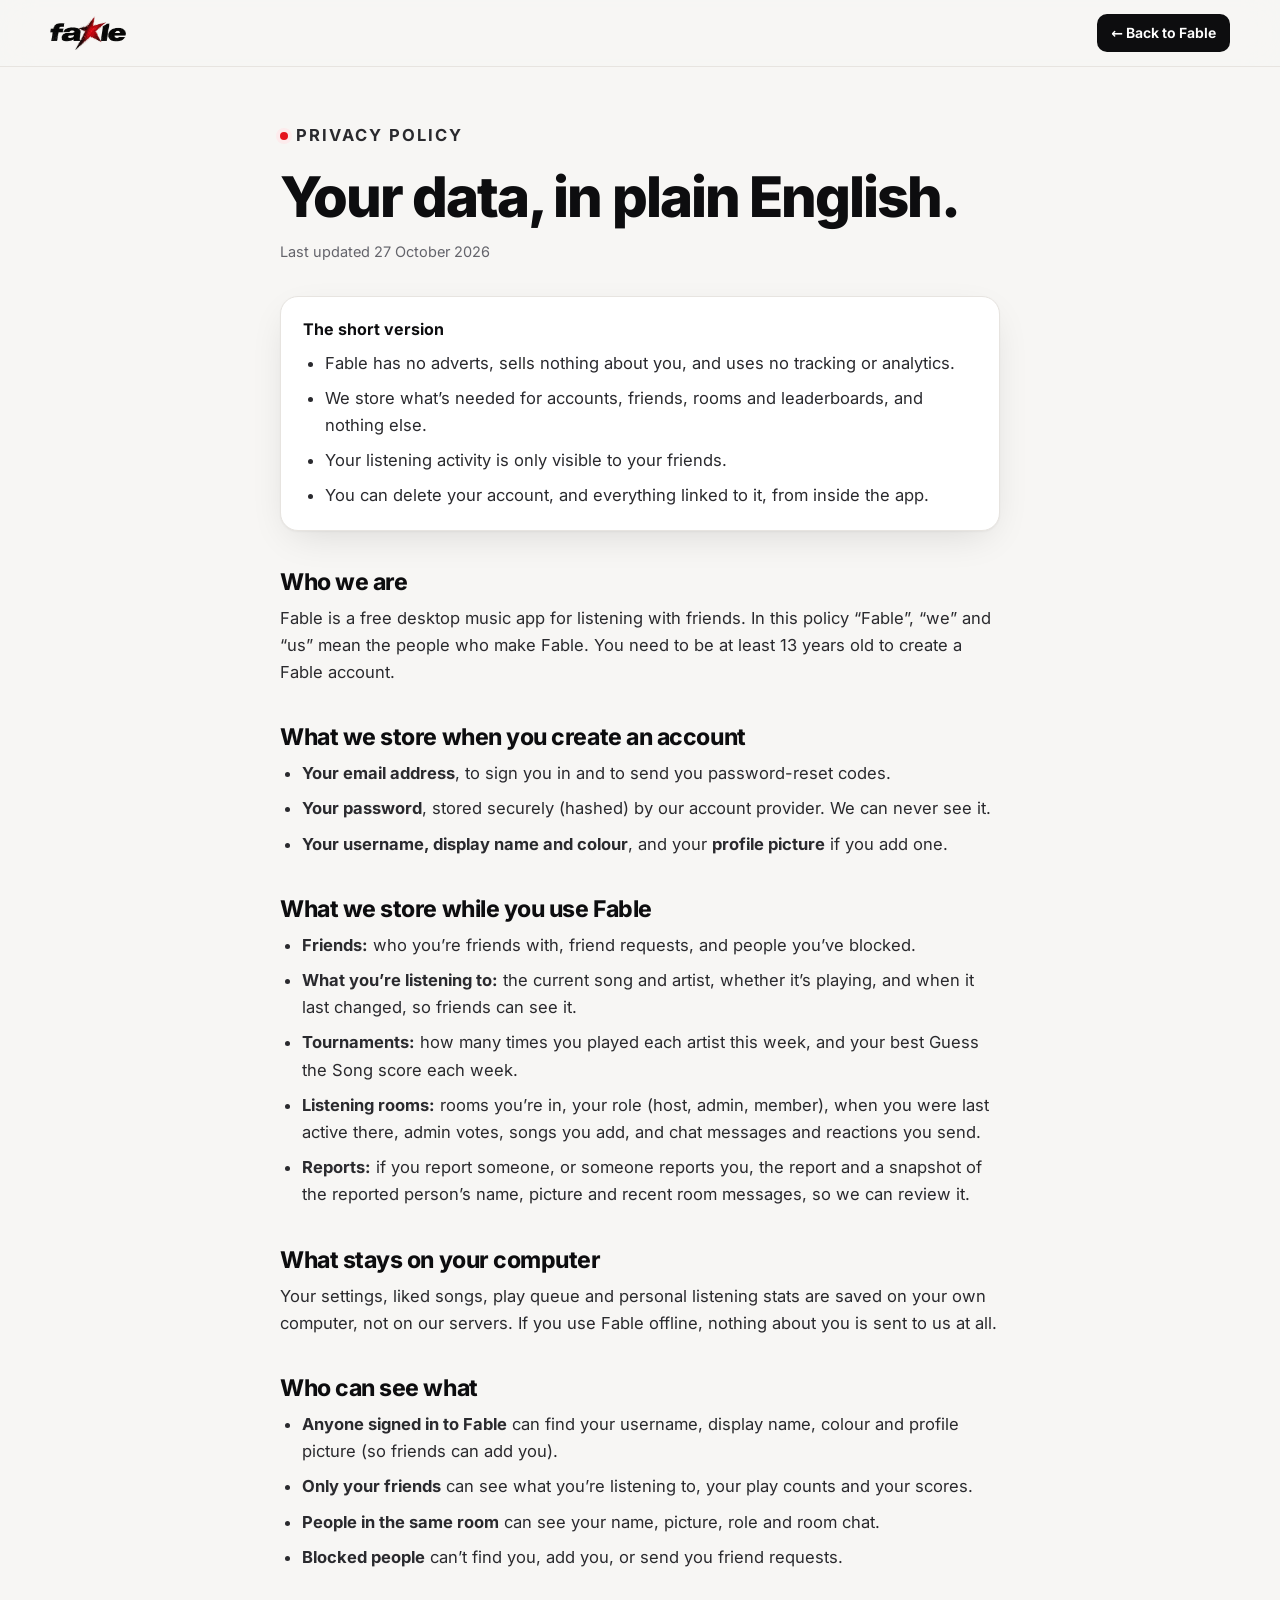
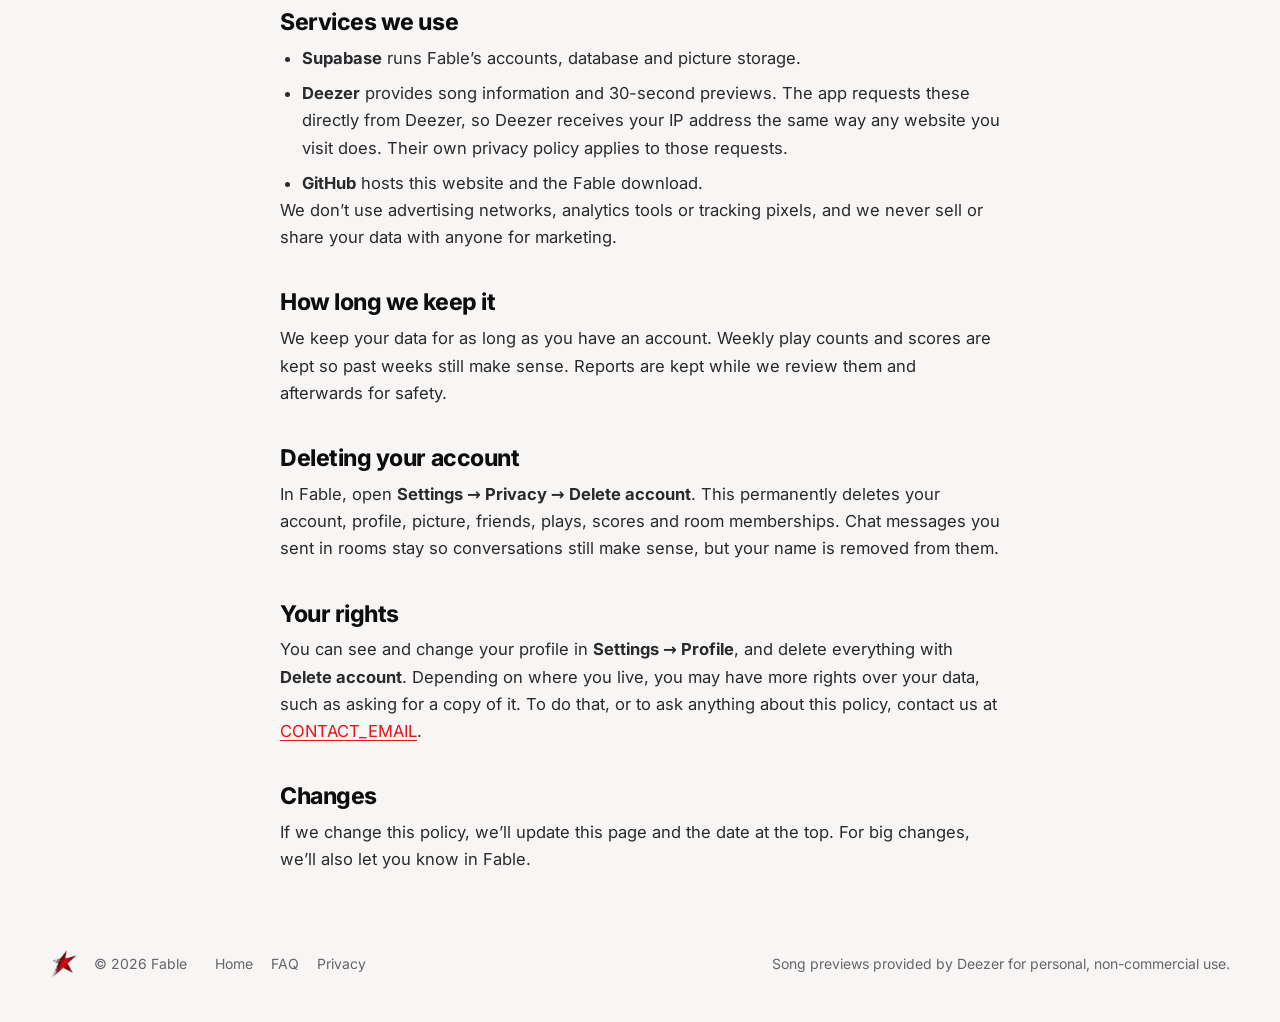
==== privacy.html @ 40669d3f "Launch prep: account deletion, block/report, update alerts, privacy policy - Settings → Privacy: blo" ====
<!doctype html>
<html lang="en">
<head>
  <meta charset="utf-8">
  <meta name="viewport" content="width=device-width, initial-scale=1">
  <title>Privacy policy · Fable</title>
  <meta name="description" content="What Fable stores about you, why, and how to delete it.">
  <meta name="theme-color" content="#f7f6f4">
  <link rel="icon" type="image/png" href="assets/favicon.png">
  <link rel="stylesheet" href="styles.css">
</head>
<body>
  <header class="nav scrolled">
    <div class="nav-inner">
      <a class="nav-logo" href="./" aria-label="Fable home"><img src="assets/wordmark-dark.png" alt="Fable" width="96" height="43"></a>
      <a class="btn btn-dark btn-sm nav-back" href="./">← Back to Fable</a>
    </div>
  </header>

  <main class="legal">
    <p class="eyebrow"><span class="eyebrow-dot"></span>Privacy policy</p>
    <h1>Your data, in plain English.</h1>
    <p class="updated">Last updated 27 October 2026</p>

    <div class="legal-summary">
      <b>The short version</b>
      <ul>
        <li>Fable has no adverts, sells nothing about you, and uses no tracking or analytics.</li>
        <li>We store what’s needed for accounts, friends, rooms and leaderboards, and nothing else.</li>
        <li>Your listening activity is only visible to your friends.</li>
        <li>You can delete your account, and everything linked to it, from inside the app.</li>
      </ul>
    </div>

    <h2>Who we are</h2>
    <p>Fable is a free desktop music app for listening with friends. In this policy “Fable”, “we” and “us” mean the people who make Fable. You need to be at least 13 years old to create a Fable account.</p>

    <h2>What we store when you create an account</h2>
    <ul>
      <li><b>Your email address</b>, to sign you in and to send you password-reset codes.</li>
      <li><b>Your password</b>, stored securely (hashed) by our account provider. We can never see it.</li>
      <li><b>Your username, display name and colour</b>, and your <b>profile picture</b> if you add one.</li>
    </ul>

    <h2>What we store while you use Fable</h2>
    <ul>
      <li><b>Friends:</b> who you’re friends with, friend requests, and people you’ve blocked.</li>
      <li><b>What you’re listening to:</b> the current song and artist, whether it’s playing, and when it last changed, so friends can see it.</li>
      <li><b>Tournaments:</b> how many times you played each artist this week, and your best Guess the Song score each week.</li>
      <li><b>Listening rooms:</b> rooms you’re in, your role (host, admin, member), when you were last active there, admin votes, songs you add, and chat messages and reactions you send.</li>
      <li><b>Reports:</b> if you report someone, or someone reports you, the report and a snapshot of the reported person’s name, picture and recent room messages, so we can review it.</li>
    </ul>

    <h2>What stays on your computer</h2>
    <p>Your settings, liked songs, play queue and personal listening stats are saved on your own computer, not on our servers. If you use Fable offline, nothing about you is sent to us at all.</p>

    <h2>Who can see what</h2>
    <ul>
      <li><b>Anyone signed in to Fable</b> can find your username, display name, colour and profile picture (so friends can add you).</li>
      <li><b>Only your friends</b> can see what you’re listening to, your play counts and your scores.</li>
      <li><b>People in the same room</b> can see your name, picture, role and room chat.</li>
      <li><b>Blocked people</b> can’t find you, add you, or send you friend requests.</li>
    </ul>

    <h2>Services we use</h2>
    <ul>
      <li><b>Supabase</b> runs Fable’s accounts, database and picture storage.</li>
      <li><b>Deezer</b> provides song information and 30-second previews. The app requests these directly from Deezer, so Deezer receives your IP address the same way any website you visit does. Their own privacy policy applies to those requests.</li>
      <li><b>GitHub</b> hosts this website and the Fable download.</li>
    </ul>
    <p>We don’t use advertising networks, analytics tools or tracking pixels, and we never sell or share your data with anyone for marketing.</p>

    <h2>How long we keep it</h2>
    <p>We keep your data for as long as you have an account. Weekly play counts and scores are kept so past weeks still make sense. Reports are kept while we review them and afterwards for safety.</p>

    <h2>Deleting your account</h2>
    <p>In Fable, open <b>Settings → Privacy → Delete account</b>. This permanently deletes your account, profile, picture, friends, plays, scores and room memberships. Chat messages you sent in rooms stay so conversations still make sense, but your name is removed from them.</p>

    <h2>Your rights</h2>
    <p>You can see and change your profile in <b>Settings → Profile</b>, and delete everything with <b>Delete account</b>. Depending on where you live, you may have more rights over your data, such as asking for a copy of it. To do that, or to ask anything about this policy, contact us at <a href="mailto:CONTACT_EMAIL">CONTACT_EMAIL</a>.</p>

    <h2>Changes</h2>
    <p>If we change this policy, we’ll update this page and the date at the top. For big changes, we’ll also let you know in Fable.</p>
  </main>

  <footer class="footer">
    <div class="footer-inner">
      <img src="assets/star.png" alt="" width="28" height="28">
      <span>© 2026 Fable</span>
      <nav aria-label="Footer">
        <a href="./">Home</a>
        <a href="./#faq">FAQ</a>
        <a href="privacy.html">Privacy</a>
      </nav>
      <span class="footer-note">Song previews provided by Deezer for personal, non-commercial use.</span>
    </div>
  </footer>
</body>
</html>
---- styles.css ----
@font-face { font-family: "Inter"; font-weight: 100 900; font-display: swap; src: url("fonts/inter-latin-wght-normal.woff2") format("woff2"); unicode-range: U+0000-00FF, U+0131, U+0152-0153, U+02BB-02BC, U+02C6, U+02DA, U+02DC, U+0304, U+0308, U+0329, U+2000-206F, U+20AC, U+2122, U+2191, U+2193, U+2212, U+2215, U+FEFF, U+FFFD; }
@font-face { font-family: "Inter"; font-weight: 100 900; font-display: swap; src: url("fonts/inter-latin-ext-wght-normal.woff2") format("woff2"); unicode-range: U+0100-02BA, U+02BD-02C5, U+02C7-02CC, U+02CE-02D7, U+02DD-02FF, U+1E00-1E9F, U+2020, U+20A0-20AB, U+20AD-20C0, U+2113, U+2C60-2C7F, U+A720-A7FF; }

:root {
  --bg: #f7f6f4;
  --surface: #ffffff;
  --ink: #0d0d0f;
  --ink-2: #2a2a2e;
  --muted: #64646b;
  --line: #e7e4e0;
  --red: #e5131d;
  --red-hi: #ff2d37;
  --red-soft: #fdebec;
  --green: #22b573;
  --dark: #0b0b0c;
  --radius: 22px;
  --wrap: 1180px;
  --shadow: 0 1px 2px rgba(13, 13, 15, .04), 0 12px 40px -12px rgba(13, 13, 15, .14);
}

* { box-sizing: border-box; }
html { scroll-behavior: smooth; scroll-padding-top: 90px; }
body {
  margin: 0;
  background: var(--bg);
  color: var(--ink);
  font: 16px/1.55 Inter, "Segoe UI", system-ui, sans-serif;
  font-feature-settings: "cv11", "ss01";
  -webkit-font-smoothing: antialiased;
  overflow-x: hidden;
}
img { display: block; max-width: 100%; height: auto; }
a { color: inherit; text-decoration: none; }
h1, h2, h3 { margin: 0; letter-spacing: -0.035em; line-height: 1.04; text-wrap: balance; }
p { margin: 0; }

/* ============ Buttons ============ */

.btn {
  display: inline-flex; align-items: center; justify-content: center; gap: 10px;
  height: 44px; padding: 0 20px; border-radius: 12px; font-weight: 650; font-size: 15px; white-space: nowrap;
  transition: transform .15s ease, background .15s, box-shadow .15s, color .15s;
}
.btn:active { transform: scale(.97); }
.btn-lg { height: 56px; padding: 0 26px; border-radius: 15px; font-size: 16.5px; }
.btn-sm { height: 38px; padding: 0 14px; border-radius: 10px; font-size: 14px; }
.btn-red { background: var(--red); color: #fff; box-shadow: 0 10px 30px -10px rgba(229, 19, 29, .65), inset 0 1px 0 rgba(255, 255, 255, .2); }
.btn-red:hover { background: var(--red-hi); transform: translateY(-1px); box-shadow: 0 16px 36px -12px rgba(229, 19, 29, .75), inset 0 1px 0 rgba(255, 255, 255, .2); }
.btn-dark { background: var(--ink); color: #fff; }
.btn-dark:hover { background: #26262b; }
.btn-ghost { background: var(--surface); border: 1px solid var(--line); color: var(--ink); }
.btn-ghost:hover { border-color: #cfcbc6; transform: translateY(-1px); }
.win { width: 16px; height: 16px; fill: currentColor; flex: none; }
.btn-lg .win { width: 18px; height: 18px; }

/* ============ Nav ============ */

.nav { position: sticky; top: 0; z-index: 50; padding: 14px 20px; transition: background .25s, box-shadow .25s; }
.nav.scrolled { background: rgba(247, 246, 244, .78); backdrop-filter: saturate(1.6) blur(16px); box-shadow: 0 1px 0 var(--line); }
.nav-inner { max-width: var(--wrap); margin: 0 auto; display: flex; align-items: center; gap: 28px; }
.nav-logo img { height: 34px; width: auto; }
.nav-links { display: flex; gap: 4px; margin-left: auto; }
.nav-links a { padding: 8px 14px; border-radius: 10px; font-size: 15px; font-weight: 550; color: var(--ink-2); transition: background .15s; }
.nav-links a:hover { background: rgba(13, 13, 15, .06); }
.nav-menu { display: none; width: 40px; height: 40px; border: 0; border-radius: 10px; background: none; cursor: pointer; flex-direction: column; justify-content: center; align-items: center; gap: 5px; }
.nav-menu span { width: 18px; height: 2px; border-radius: 2px; background: var(--ink); transition: transform .2s; }
.nav-menu[aria-expanded="true"] span:first-child { transform: translateY(3.5px) rotate(45deg); }
.nav-menu[aria-expanded="true"] span:last-child { transform: translateY(-3.5px) rotate(-45deg); }

/* ============ Hero ============ */

.hero { max-width: var(--wrap); margin: 0 auto; padding: 56px 20px 40px; text-align: center; }
.pill { display: inline-flex; align-items: center; gap: 10px; padding: 6px 14px 6px 6px; border-radius: 99px; background: var(--surface); border: 1px solid var(--line); font-size: 14px; font-weight: 550; color: var(--ink-2); box-shadow: var(--shadow); transition: transform .15s; }
.pill:hover { transform: translateY(-1px); }
.pill-new { background: var(--red); color: #fff; font-size: 12px; font-weight: 700; padding: 3px 9px; border-radius: 99px; }
/* display: table shrink-wraps the headline (for the sticker) while keeping it on its own line. */
.hero h1 { position: relative; display: table; margin: 28px auto 0; font-size: clamp(46px, 8vw, 96px); font-weight: 820; }
.hl { color: var(--red); }
.sticker { position: absolute; width: clamp(54px, 7vw, 92px); right: clamp(-104px, -8vw, -50px); top: -40px; transform: rotate(14deg); animation: bob 5s ease-in-out infinite; filter: drop-shadow(0 8px 16px rgba(229, 19, 29, .3)); }
@keyframes bob { 50% { transform: rotate(4deg) translateY(-8px); } }
.lede { max-width: 640px; margin: 24px auto 0; font-size: clamp(17px, 2vw, 20px); color: var(--muted); }
.hero-cta { display: flex; justify-content: center; gap: 12px; flex-wrap: wrap; margin-top: 34px; }
.fine { margin-top: 14px; font-size: 13.5px; color: var(--muted); }
.fine.light { color: rgba(255, 255, 255, .55); }

.shot-wrap { position: relative; margin: 64px auto 0; max-width: 1080px; }
.shot-glow { position: absolute; inset: 8% 6% -4%; background: radial-gradient(closest-side, rgba(229, 19, 29, .45), rgba(229, 19, 29, 0)); filter: blur(40px); z-index: -1; }
.shot { width: 100%; border-radius: 18px; border: 1px solid rgba(13, 13, 15, .12); box-shadow: 0 40px 100px -30px rgba(13, 13, 15, .55), 0 0 0 8px rgba(255, 255, 255, .6); }

.float-card { position: absolute; display: flex; align-items: center; gap: 12px; padding: 12px 16px 12px 12px; border-radius: 16px; background: rgba(255, 255, 255, .92); backdrop-filter: blur(12px); border: 1px solid var(--line); box-shadow: var(--shadow); text-align: left; animation: hover 6s ease-in-out infinite; }
.float-card b { display: block; font-size: 14px; }
.float-card span { font-size: 12.5px; color: var(--muted); }
.fc-room { left: -36px; top: 22%; }
.fc-react { right: -32px; top: 12%; animation-delay: -2s; }
.fc-play { right: 6%; bottom: -28px; animation-delay: -4s; }
@keyframes hover { 50% { transform: translateY(-10px); } }
.stack { display: flex; }
.stack i { width: 30px; height: 30px; border-radius: 50%; background: var(--c); color: #111; display: grid; place-items: center; font: 800 13px Inter, sans-serif; font-style: normal; border: 2px solid #fff; }
.stack i + i { margin-left: -9px; }
.emoji { font-size: 26px; }
.plus { width: 36px; height: 36px; border-radius: 10px; display: grid; place-items: center; background: #e8f8f0; color: var(--green); font-weight: 800; font-size: 14px; }
.dot { display: inline-block; width: 7px; height: 7px; border-radius: 50%; background: var(--green); margin-right: 6px; vertical-align: 1px; box-shadow: 0 0 0 3px rgba(34, 181, 115, .18); }

/* ============ Sections ============ */

.section { max-width: var(--wrap); margin: 0 auto; padding: 110px 20px 0; }
.eyebrow { display: inline-flex; align-items: center; gap: 8px; font-size: 13px; font-weight: 700; text-transform: uppercase; letter-spacing: .12em; color: var(--muted); margin-bottom: 18px; }
.eyebrow-dot { width: 8px; height: 8px; border-radius: 50%; background: var(--red); box-shadow: 0 0 0 4px var(--red-soft); }
.section h2 { font-size: clamp(34px, 5vw, 56px); font-weight: 800; max-width: 860px; }

/* Bento grid */
.bento { display: grid; grid-template-columns: repeat(3, 1fr); gap: 18px; margin-top: 48px; }
.card { position: relative; display: flex; flex-direction: column; padding: 22px; border-radius: var(--radius); background: var(--surface); border: 1px solid var(--line); box-shadow: var(--shadow); overflow: hidden; }
.card h3 { font-size: 21px; font-weight: 750; margin-top: auto; padding-top: 22px; }
.card p { color: var(--muted); margin-top: 8px; font-size: 15.5px; }
.card-together { grid-column: span 2; grid-row: span 1; }
.card-dark { background: var(--dark); border-color: var(--dark); color: #fff; }
.card-dark p { color: rgba(255, 255, 255, .62); }
.card-dark::before { content: ""; position: absolute; width: 320px; height: 320px; right: -120px; top: -140px; background: radial-gradient(closest-side, rgba(229, 19, 29, .55), transparent); }

/* `flex: 1` lets the illustration fill its card so the text lines up across a row. */
.mini { position: relative; flex: 1; border-radius: 16px; background: #f3f2ef; border: 1px solid var(--line); padding: 14px; font-size: 14px; }
.av { width: 38px; height: 38px; border-radius: 50%; background: var(--c); display: inline-grid; place-items: center; font-weight: 800; color: #111; position: relative; flex: none; }
.av.sm { width: 30px; height: 30px; font-size: 13px; }
.av em { position: absolute; right: -1px; bottom: -1px; width: 11px; height: 11px; border-radius: 50%; background: var(--green); border: 2px solid #f3f2ef; }

/* Room mini */
.mini-room { min-height: 230px; overflow: hidden; }
.mr-top { display: flex; justify-content: space-between; align-items: center; }
.code-chip { font: 700 13px ui-monospace, "Cascadia Mono", Consolas, monospace; letter-spacing: .14em; padding: 5px 10px; border-radius: 8px; background: var(--surface); border: 1px solid var(--line); }
.mr-now { display: flex; align-items: center; gap: 12px; margin-top: 14px; padding: 10px; border-radius: 14px; background: var(--dark); color: #fff; }
.mr-now .cover { width: 46px; height: 46px; border-radius: 9px; background: linear-gradient(135deg, #ff2d37, #6b0ad6 60%, #0b0b0c); flex: none; }
.mr-now div { flex: 1; min-width: 0; }
.mr-now b { display: block; }
.mr-now span { font-size: 12.5px; color: rgba(255, 255, 255, .6); }
.eq { display: flex; align-items: flex-end; gap: 3px; height: 18px; margin-right: 6px; }
.eq i { width: 3px; height: 100%; border-radius: 2px; background: var(--red-hi); transform-origin: bottom; animation: eq 1s ease-in-out infinite; }
.eq i:nth-child(2) { animation-delay: -.35s; }
.eq i:nth-child(3) { animation-delay: -.7s; }
@keyframes eq { 0%, 100% { transform: scaleY(.3); } 50% { transform: scaleY(1); } }
.mr-bar { height: 5px; border-radius: 99px; background: #e2dfdb; margin: 14px 4px; overflow: hidden; }
.mr-bar i { display: block; height: 100%; background: var(--red); border-radius: inherit; animation: progress 12s linear infinite; }
@keyframes progress { from { width: 4%; } to { width: 100%; } }
.mr-people { display: flex; align-items: center; gap: 8px; }
.mr-host { margin-left: auto; white-space: nowrap; font-size: 12.5px; font-weight: 650; color: var(--red); background: var(--red-soft); padding: 4px 10px; border-radius: 99px; }
.emoji-stream { position: absolute; inset: 0; pointer-events: none; }
.emoji-stream span { position: absolute; bottom: 10px; font-size: 26px; animation: rise 2.6s ease-out forwards; }
@keyframes rise {
  0% { transform: translate(0, 0) scale(.5); opacity: 0; }
  15% { opacity: 1; transform: translate(0, -24px) scale(1.15); }
  100% { transform: translate(var(--dx), -190px) scale(1); opacity: 0; }
}

/* Leaderboard mini */
.mb-head { display: flex; justify-content: space-between; margin-bottom: 8px; }
.mb-head span { font-size: 12.5px; color: var(--muted); }
.mini-board ol { list-style: none; margin: 0; padding: 0; display: flex; flex-direction: column; gap: 6px; }
.mini-board li { display: flex; align-items: center; gap: 10px; padding: 7px 10px; border-radius: 11px; background: var(--surface); font-weight: 600; }
.mini-board li b { margin-left: auto; font-variant-numeric: tabular-nums; }
.mini-board li.me { background: var(--red-soft); box-shadow: inset 0 0 0 1px rgba(229, 19, 29, .3); }
.rk { width: 22px; height: 22px; border-radius: 7px; display: grid; place-items: center; font-size: 12px; font-weight: 800; }
.r1 { background: #f5c542; } .r2 { background: #d6d9e3; } .r3 { background: #e0a06f; }
.bump { animation: bump .5s ease-out; }
@keyframes bump { 40% { transform: scale(1.35); color: var(--red); } }

/* Guess mini */
.mg-timer { height: 6px; border-radius: 99px; background: #e2dfdb; overflow: hidden; margin-bottom: 12px; }
.mg-timer i { display: block; height: 100%; background: linear-gradient(90deg, var(--ink), var(--red)); animation: timer 5s linear infinite; }
@keyframes timer { from { width: 100%; } to { width: 0; } }
.mg-grid { display: grid; grid-template-columns: 1fr 1fr; gap: 8px; }
.mg-grid span { padding: 10px 12px; border-radius: 11px; background: var(--surface); border: 1.5px solid var(--line); font-weight: 600; font-size: 13.5px; white-space: nowrap; overflow: hidden; text-overflow: ellipsis; }
.mg-grid .correct { animation: correct 5s step-end infinite; }
@keyframes correct { 0% { border-color: var(--line); background: var(--surface); } 60% { border-color: var(--green); background: #e8f8f0; } }

/* Friends mini */
.mini-friends { display: flex; flex-direction: column; gap: 8px; }
.mf { display: flex; align-items: center; gap: 10px; padding: 8px 10px; border-radius: 12px; background: var(--surface); }
.mf b { display: block; font-size: 14px; }
.mf span { font-size: 12.5px; color: var(--muted); }

/* No adverts */
.zero { position: relative; display: flex; align-items: center; gap: 14px; }
.zero span { font-size: 120px; font-weight: 850; letter-spacing: -0.06em; line-height: .9; }
.zero img { width: 70px; transform: rotate(-12deg); }

/* ============ Steps ============ */

.steps { display: grid; grid-template-columns: repeat(3, 1fr); gap: 18px; margin-top: 48px; }
.step { position: relative; padding: 22px; border-radius: var(--radius); background: var(--surface); border: 1px solid var(--line); box-shadow: var(--shadow); }
.step-n { position: absolute; top: 18px; right: 20px; font-size: 13px; font-weight: 800; color: var(--muted); }
.step h3 { font-size: 20px; margin-top: 20px; }
.step p { margin-top: 6px; color: var(--muted); }
.step-ui { height: 110px; border-radius: 16px; background: #f3f2ef; border: 1px solid var(--line); display: flex; align-items: center; justify-content: center; gap: 10px; }
.fake-btn { padding: 11px 18px; border-radius: 11px; background: var(--ink); color: #fff; font-weight: 650; font-size: 14px; }
.fake-code { font: 700 22px ui-monospace, "Cascadia Mono", Consolas, monospace; letter-spacing: .2em; padding: 8px 14px; border-radius: 11px; background: var(--surface); border: 1px solid var(--line); }
.fake-copy { font-size: 13px; font-weight: 650; padding: 8px 12px; border-radius: 10px; background: var(--red-soft); color: var(--red); }
.fake-play { width: 48px; height: 48px; border-radius: 50%; background: var(--red); display: grid; place-items: center; box-shadow: 0 8px 20px -6px rgba(229, 19, 29, .6); }
.fake-play svg { width: 20px; height: 20px; fill: #fff; }
.fake-wave { display: flex; align-items: center; gap: 4px; height: 40px; }
.fake-wave i { width: 5px; height: 100%; border-radius: 3px; background: var(--ink); animation: eq 1.1s ease-in-out infinite; }
.fake-wave i:nth-child(2) { animation-delay: -.2s; } .fake-wave i:nth-child(3) { animation-delay: -.5s; }
.fake-wave i:nth-child(4) { animation-delay: -.8s; } .fake-wave i:nth-child(5) { animation-delay: -.35s; }

/* ============ Showcase ============ */

.showcase { display: grid; grid-template-columns: minmax(0, .9fr) minmax(0, 1.3fr); gap: 56px; align-items: center; }
.ticks { list-style: none; margin: 28px 0 0; padding: 0; display: flex; flex-direction: column; gap: 16px; }
.ticks li { position: relative; padding-left: 34px; color: var(--muted); }
.ticks li b { color: var(--ink); }
.ticks li::before { content: "✓"; position: absolute; left: 0; top: 1px; width: 22px; height: 22px; border-radius: 7px; display: grid; place-items: center; background: var(--red-soft); color: var(--red); font-weight: 800; font-size: 13px; }
.showcase-shot img { border-radius: 16px; border: 1px solid rgba(13, 13, 15, .12); box-shadow: 0 30px 80px -30px rgba(13, 13, 15, .5); }

/* ============ Promises ============ */

.promises { display: grid; grid-template-columns: repeat(3, 1fr); gap: 14px; margin-top: 48px; }
.promise { display: flex; gap: 14px; padding: 20px; border-radius: 18px; background: var(--surface); border: 1px solid var(--line); }
.pi { font-size: 22px; width: 44px; height: 44px; border-radius: 12px; background: #f3f2ef; display: grid; place-items: center; flex: none; }
.promise b { font-size: 16.5px; }
.promise p { color: var(--muted); font-size: 15px; margin-top: 4px; }

/* ============ FAQ ============ */

.faq-list { margin-top: 40px; display: flex; flex-direction: column; gap: 10px; max-width: 860px; }
.faq details { border-radius: 16px; background: var(--surface); border: 1px solid var(--line); padding: 0 22px; transition: box-shadow .2s; }
.faq details[open] { box-shadow: var(--shadow); }
.faq summary { list-style: none; cursor: pointer; padding: 20px 30px 20px 0; font-weight: 650; font-size: 17px; position: relative; }
.faq summary::-webkit-details-marker { display: none; }
.faq summary::after { content: "+"; position: absolute; right: 0; top: 50%; transform: translateY(-50%); font-size: 24px; font-weight: 400; color: var(--muted); transition: transform .2s; }
.faq details[open] summary::after { transform: translateY(-50%) rotate(45deg); }
.faq details p { padding: 0 0 20px; color: var(--muted); }

/* ============ Download ============ */

.cta { position: relative; overflow: hidden; margin: 120px 20px 0; padding: 90px 20px 80px; border-radius: 32px; background: var(--dark); color: #fff; text-align: center; display: flex; flex-direction: column; align-items: center; }
.cta-glow { position: absolute; width: 900px; height: 600px; left: 50%; top: -300px; transform: translateX(-50%); background: radial-gradient(closest-side, rgba(229, 19, 29, .55), transparent); pointer-events: none; }
.cta > * { position: relative; }
.cta-logo { width: 240px; }
.cta h2 { font-size: clamp(36px, 6vw, 64px); font-weight: 820; margin-top: 30px; }
.cta p:not(.fine) { color: rgba(255, 255, 255, .65); margin: 14px 0 32px; font-size: 18px; }

/* ============ Footer ============ */

.footer { padding: 36px 20px 44px; }
.footer-inner { max-width: var(--wrap); margin: 0 auto; display: flex; align-items: center; gap: 16px; flex-wrap: wrap; font-size: 14px; color: var(--muted); }
.footer nav { display: flex; gap: 18px; margin-left: 12px; }
.footer nav a:hover { color: var(--ink); }
.footer-note { margin-left: auto; }

/* ============ Legal pages (privacy policy) ============ */

.nav-back { margin-left: auto; }
.legal { max-width: 760px; margin: 0 auto; padding: 56px 20px 40px; }
.legal h1 { font-size: clamp(36px, 6vw, 56px); font-weight: 820; }
.legal .updated { color: var(--muted); margin-top: 14px; font-size: 14.5px; }
.legal h2 { font-size: 23px; font-weight: 750; margin: 40px 0 10px; letter-spacing: -0.02em; }
.legal p, .legal li { color: var(--ink-2); font-size: 16.5px; line-height: 1.65; }
.legal p + p { margin-top: 12px; }
.legal ul { margin: 8px 0 0; padding-left: 22px; display: flex; flex-direction: column; gap: 8px; }
.legal a { color: var(--red); text-decoration: underline; text-underline-offset: 3px; }
.legal-summary { margin-top: 32px; padding: 20px 22px; border-radius: 18px; background: var(--surface); border: 1px solid var(--line); box-shadow: var(--shadow); }
.legal-summary b { font-size: 16px; }

/* ============ Toast ============ */

.toast { position: fixed; left: 50%; bottom: 28px; transform: translate(-50%, 20px); opacity: 0; pointer-events: none; z-index: 100; padding: 13px 20px; border-radius: 14px; background: var(--ink); color: #fff; font-weight: 600; font-size: 14.5px; box-shadow: 0 16px 40px rgba(0, 0, 0, .3); transition: opacity .2s, transform .2s; max-width: calc(100vw - 32px); }
.toast.show { opacity: 1; transform: translate(-50%, 0); }

/* ============ Scroll reveal ============ */

.js .reveal { opacity: 0; transform: translateY(18px); transition: opacity .7s cubic-bezier(.2, .7, .2, 1), transform .7s cubic-bezier(.2, .7, .2, 1); }
.js .reveal.in { opacity: 1; transform: none; }

/* ============ Smaller screens ============ */

@media (max-width: 1100px) {
  .fc-room { left: -12px; }
  .fc-react { right: -12px; }
}

@media (max-width: 900px) {
  .bento, .promises { grid-template-columns: 1fr 1fr; }
  .card-together { grid-column: span 2; }
  .steps { grid-template-columns: 1fr; }
  .showcase { grid-template-columns: 1fr; gap: 36px; }
}

@media (max-width: 720px) {
  .nav-links { display: none; position: absolute; top: 64px; left: 12px; right: 12px; flex-direction: column; padding: 8px; border-radius: 16px; background: var(--surface); border: 1px solid var(--line); box-shadow: var(--shadow); }
  .nav-links.open { display: flex; }
  .nav-links a { padding: 12px 14px; }
  .nav-inner { gap: 10px; }
  .nav-inner .btn { margin-left: auto; }
  .nav-menu { display: flex; }
  .hero { padding-top: 32px; }
  .sticker { right: -28px; top: -26px; }
  .hero-cta .btn { width: 100%; }
  .float-card { display: none; }
  .shot-wrap { margin-top: 44px; }
  .bento, .promises { grid-template-columns: 1fr; }
  .card-together { grid-column: auto; }
  .mr-people .av:nth-of-type(4) { display: none; }
  .section { padding-top: 80px; }
  .cta { margin: 80px 12px 0; padding: 70px 18px 60px; border-radius: 26px; }
  .footer-note { margin-left: 0; width: 100%; }
}

@media (prefers-reduced-motion: reduce) {
  *, *::before, *::after { animation: none !important; transition: none !important; }
  html { scroll-behavior: auto; }
}
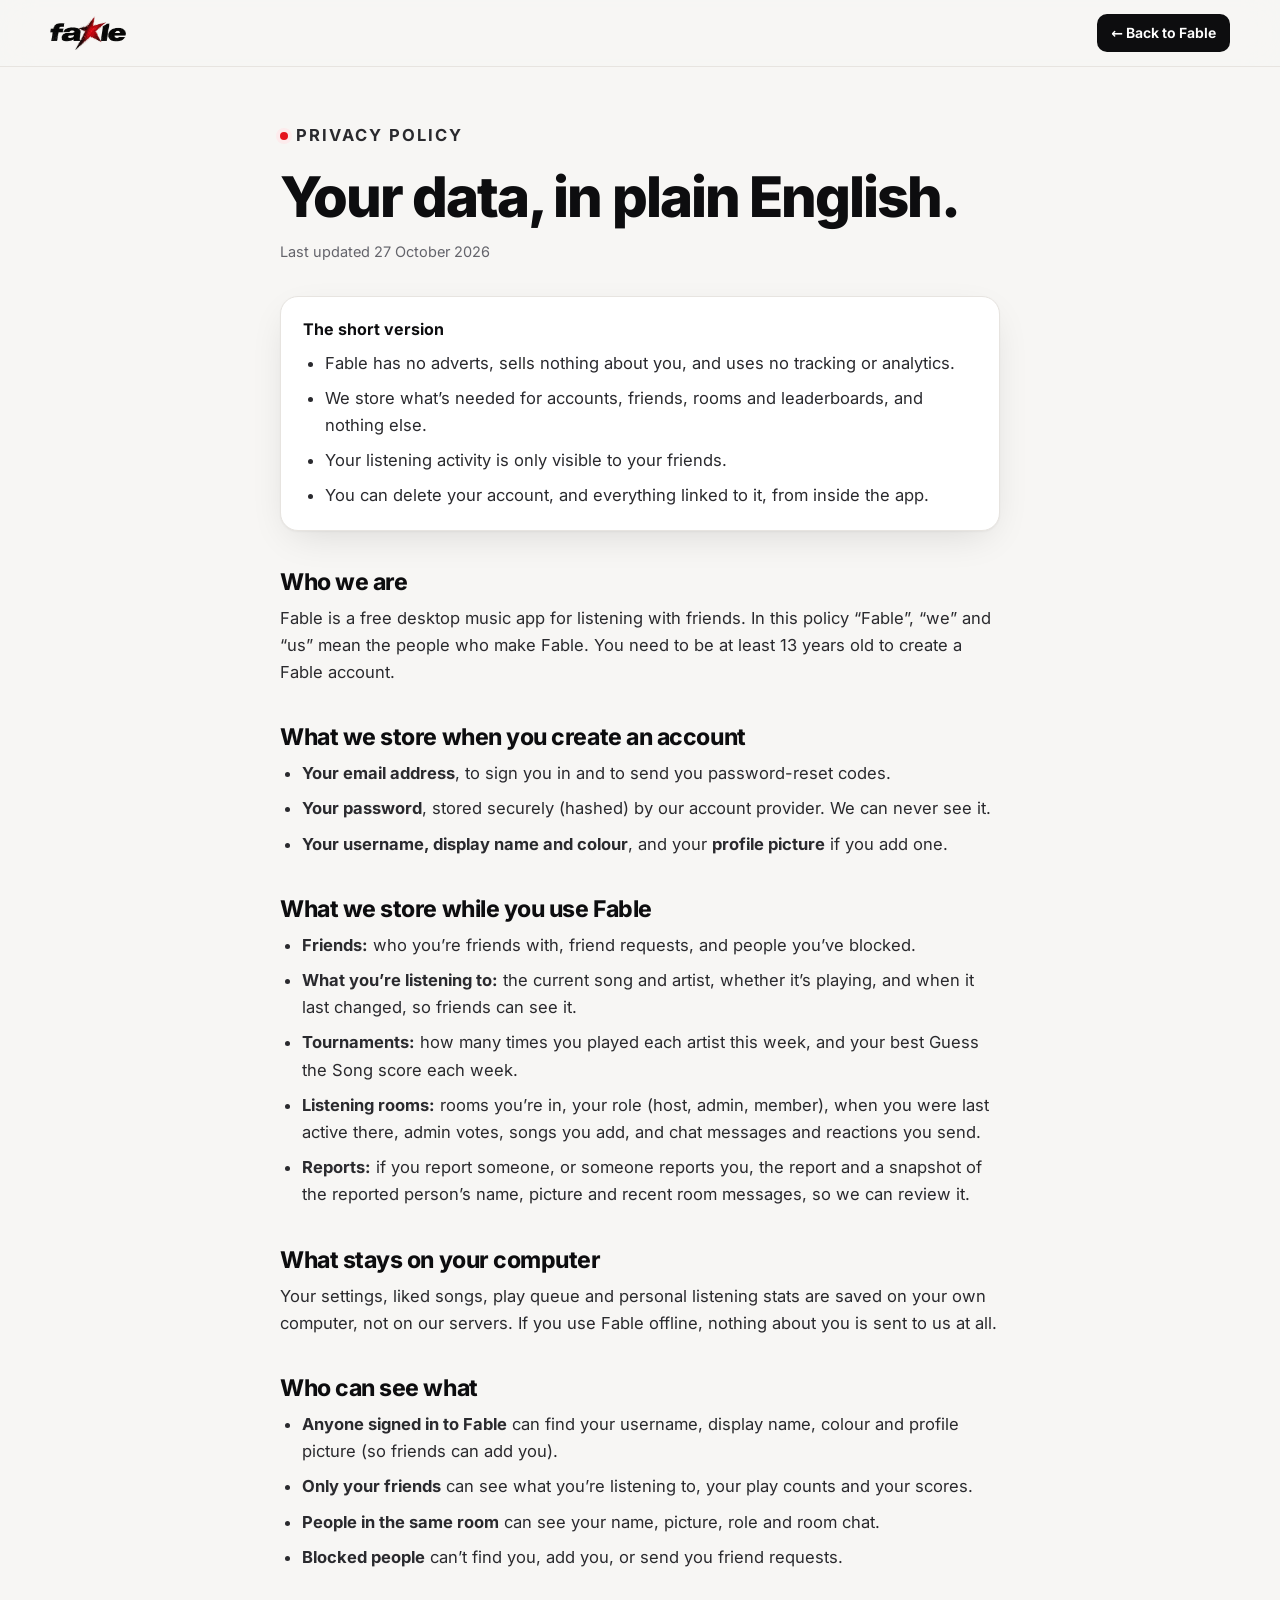
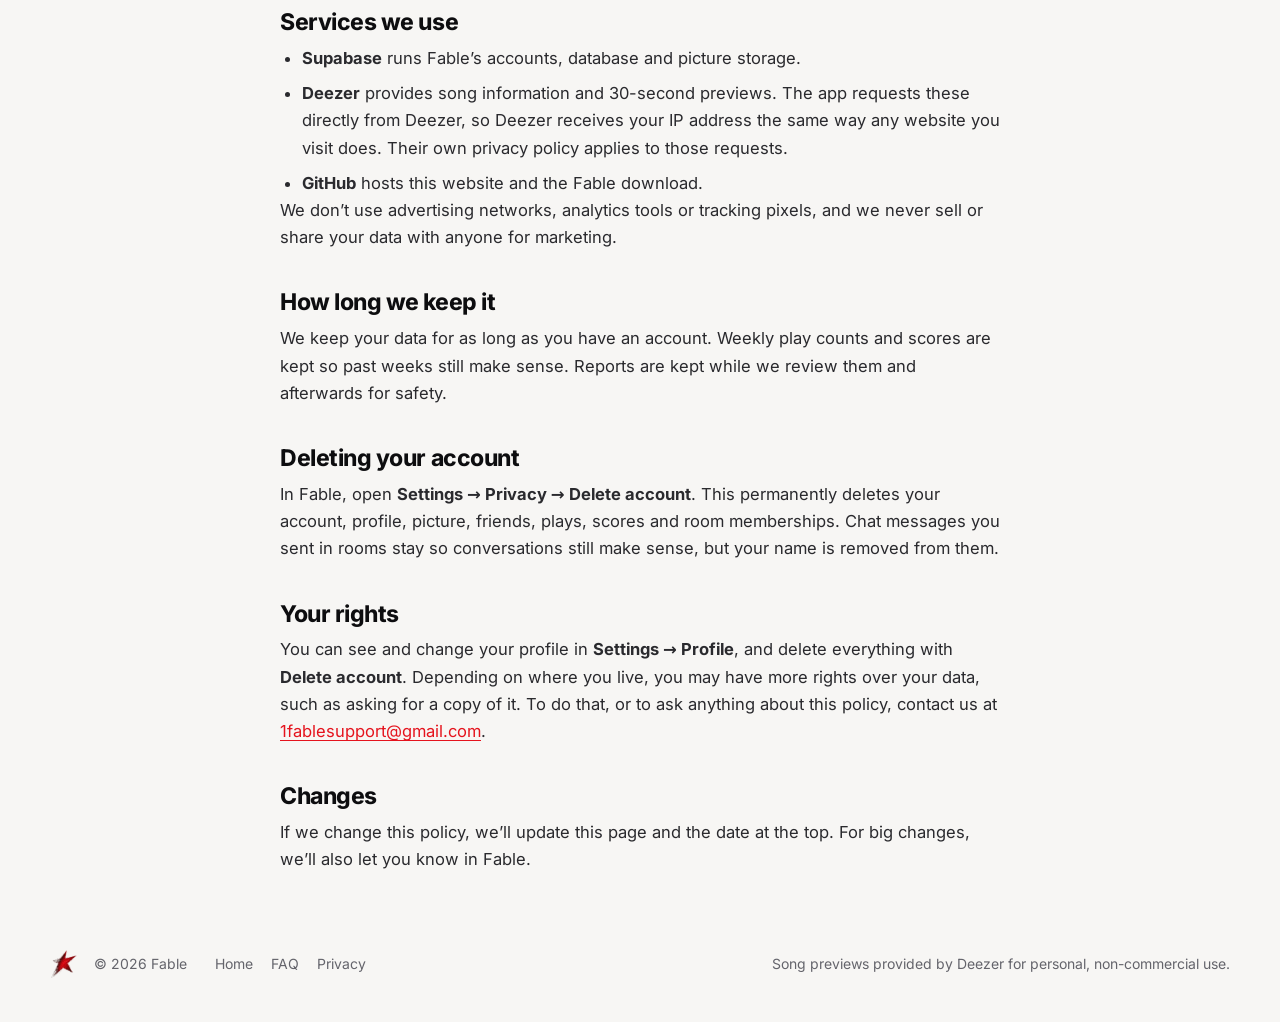
==== commit 51b20f2d: "Password reset by link, via a page on the website The reset email's link now opens website/reset.htm" ====
--- a/privacy.html
+++ b/privacy.html
@@ -77,7 +77,7 @@
     <p>In Fable, open <b>Settings → Privacy → Delete account</b>. This permanently deletes your account, profile, picture, friends, plays, scores and room memberships. Chat messages you sent in rooms stay so conversations still make sense, but your name is removed from them.</p>
 
     <h2>Your rights</h2>
-    <p>You can see and change your profile in <b>Settings → Profile</b>, and delete everything with <b>Delete account</b>. Depending on where you live, you may have more rights over your data, such as asking for a copy of it. To do that, or to ask anything about this policy, contact us at <a href="mailto:CONTACT_EMAIL">CONTACT_EMAIL</a>.</p>
+    <p>You can see and change your profile in <b>Settings → Profile</b>, and delete everything with <b>Delete account</b>. Depending on where you live, you may have more rights over your data, such as asking for a copy of it. To do that, or to ask anything about this policy, contact us at <a href="mailto:1fablesupport@gmail.com">1fablesupport@gmail.com</a>.</p>
 
     <h2>Changes</h2>
     <p>If we change this policy, we’ll update this page and the date at the top. For big changes, we’ll also let you know in Fable.</p>
--- a/styles.css
+++ b/styles.css
@@ -19,6 +19,7 @@
 }
 
 * { box-sizing: border-box; }
+[hidden] { display: none !important; }
 html { scroll-behavior: smooth; scroll-padding-top: 90px; }
 body {
   margin: 0;
@@ -260,6 +261,20 @@
 .legal-summary { margin-top: 32px; padding: 20px 22px; border-radius: 18px; background: var(--surface); border: 1px solid var(--line); box-shadow: var(--shadow); }
 .legal-summary b { font-size: 16px; }
 
+/* ============ Reset password page ============ */
+
+.reset { min-height: calc(100vh - 160px); display: grid; place-items: center; padding: 40px 20px; }
+.reset-card { width: min(420px, 100%); padding: 36px 30px 32px; border-radius: 26px; background: var(--surface); border: 1px solid var(--line); box-shadow: var(--shadow); text-align: center; }
+.reset-star { width: 64px; margin: 0 auto 18px; filter: drop-shadow(0 8px 16px rgba(229, 19, 29, .3)); }
+.reset-card h1 { font-size: 28px; font-weight: 800; }
+.muted-text { color: var(--muted); margin-top: 10px; }
+.reset-card form { display: flex; flex-direction: column; gap: 14px; }
+.reset-card label { display: flex; flex-direction: column; gap: 6px; text-align: left; font-size: 14px; font-weight: 600; color: var(--ink-2); }
+.field { height: 48px; padding: 0 14px; border-radius: 12px; border: 1px solid var(--line); background: #f3f2ef; font: inherit; font-size: 16px; color: var(--ink); outline: 0; }
+.field:focus { border-color: var(--red); background: #fff; box-shadow: 0 0 0 4px var(--red-soft); }
+.reset-card .btn { width: 100%; margin-top: 6px; }
+.reset-error { margin: 0; padding: 10px 12px; border-radius: 10px; background: var(--red-soft); color: #b0101a; font-size: 14px; text-align: left; }
+
 /* ============ Toast ============ */
 
 .toast { position: fixed; left: 50%; bottom: 28px; transform: translate(-50%, 20px); opacity: 0; pointer-events: none; z-index: 100; padding: 13px 20px; border-radius: 14px; background: var(--ink); color: #fff; font-weight: 600; font-size: 14.5px; box-shadow: 0 16px 40px rgba(0, 0, 0, .3); transition: opacity .2s, transform .2s; max-width: calc(100vw - 32px); }
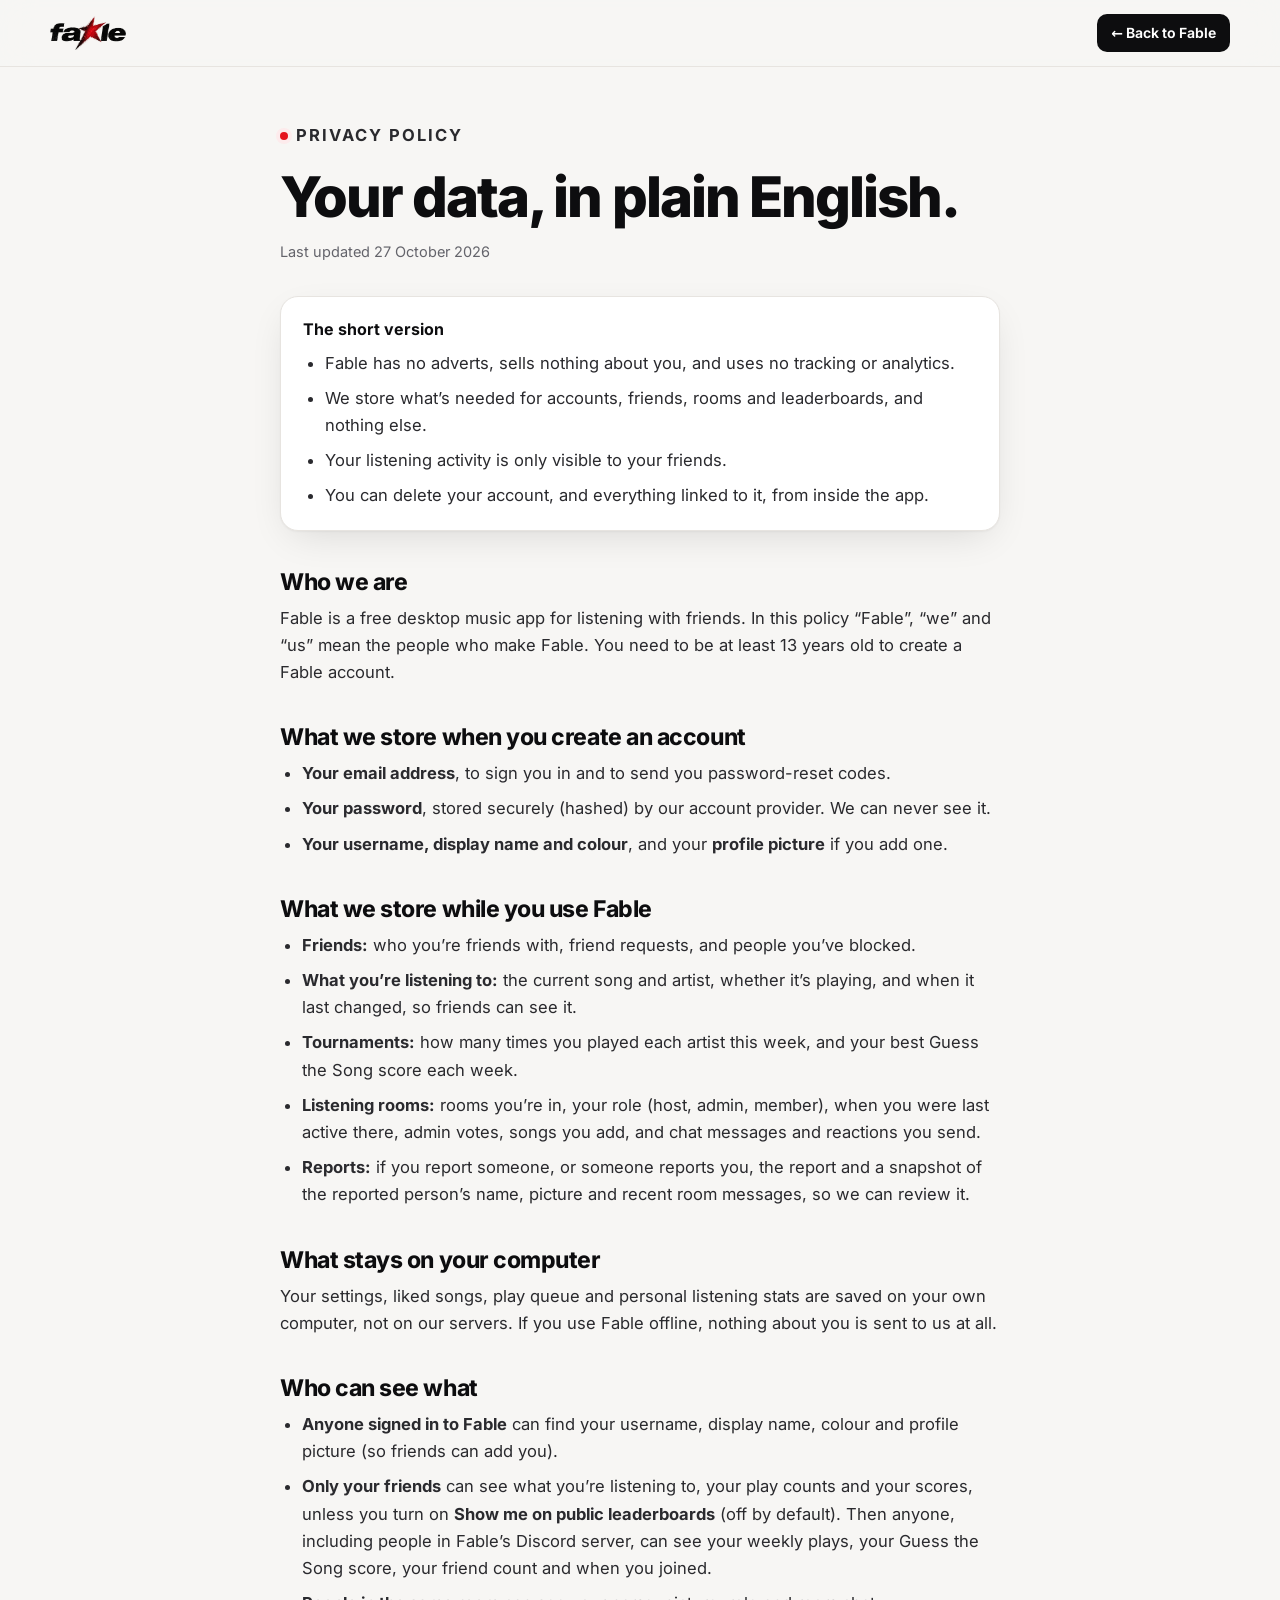
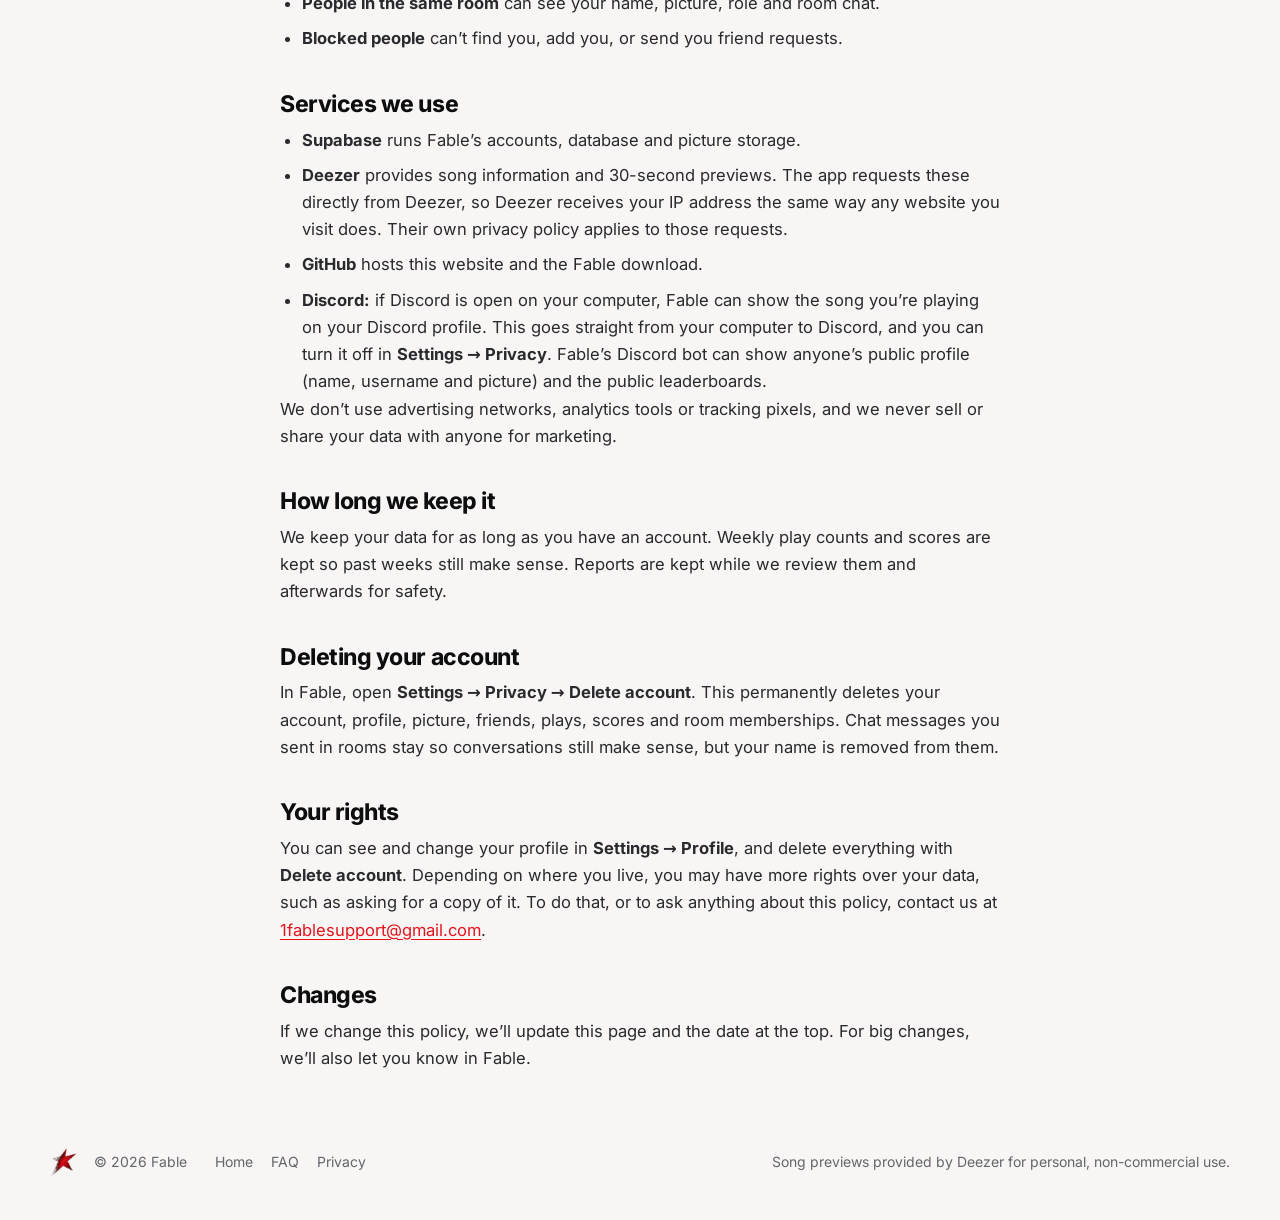
==== commit 73f72154: "Discord: server setup script, bot commands, and "Listening on Fable" - discord/setup.js builds roles" ====
--- a/privacy.html
+++ b/privacy.html
@@ -57,7 +57,7 @@
     <h2>Who can see what</h2>
     <ul>
       <li><b>Anyone signed in to Fable</b> can find your username, display name, colour and profile picture (so friends can add you).</li>
-      <li><b>Only your friends</b> can see what you’re listening to, your play counts and your scores.</li>
+      <li><b>Only your friends</b> can see what you’re listening to, your play counts and your scores, unless you turn on <b>Show me on public leaderboards</b> (off by default). Then anyone, including people in Fable’s Discord server, can see your weekly plays, your Guess the Song score, your friend count and when you joined.</li>
       <li><b>People in the same room</b> can see your name, picture, role and room chat.</li>
       <li><b>Blocked people</b> can’t find you, add you, or send you friend requests.</li>
     </ul>
@@ -67,6 +67,7 @@
       <li><b>Supabase</b> runs Fable’s accounts, database and picture storage.</li>
       <li><b>Deezer</b> provides song information and 30-second previews. The app requests these directly from Deezer, so Deezer receives your IP address the same way any website you visit does. Their own privacy policy applies to those requests.</li>
       <li><b>GitHub</b> hosts this website and the Fable download.</li>
+      <li><b>Discord:</b> if Discord is open on your computer, Fable can show the song you’re playing on your Discord profile. This goes straight from your computer to Discord, and you can turn it off in <b>Settings → Privacy</b>. Fable’s Discord bot can show anyone’s public profile (name, username and picture) and the public leaderboards.</li>
     </ul>
     <p>We don’t use advertising networks, analytics tools or tracking pixels, and we never sell or share your data with anyone for marketing.</p>
 
--- a/styles.css
+++ b/styles.css
@@ -273,6 +273,11 @@
 .field { height: 48px; padding: 0 14px; border-radius: 12px; border: 1px solid var(--line); background: #f3f2ef; font: inherit; font-size: 16px; color: var(--ink); outline: 0; }
 .field:focus { border-color: var(--red); background: #fff; box-shadow: 0 0 0 4px var(--red-soft); }
 .reset-card .btn { width: 100%; margin-top: 6px; }
+.pw-wrap { position: relative; display: flex; }
+.pw-wrap .field { flex: 1; padding-right: 50px; }
+.pw-eye { position: absolute; right: 6px; top: 50%; transform: translateY(-50%); width: 38px; height: 38px; border: 0; border-radius: 10px; background: none; color: var(--muted); display: grid; place-items: center; cursor: pointer; }
+.pw-eye:hover { color: var(--ink); background: rgba(13, 13, 15, .06); }
+.pw-eye svg { width: 20px; height: 20px; fill: none; stroke: currentColor; stroke-width: 2; stroke-linecap: round; stroke-linejoin: round; }
 .reset-error { margin: 0; padding: 10px 12px; border-radius: 10px; background: var(--red-soft); color: #b0101a; font-size: 14px; text-align: left; }
 
 /* ============ Toast ============ */
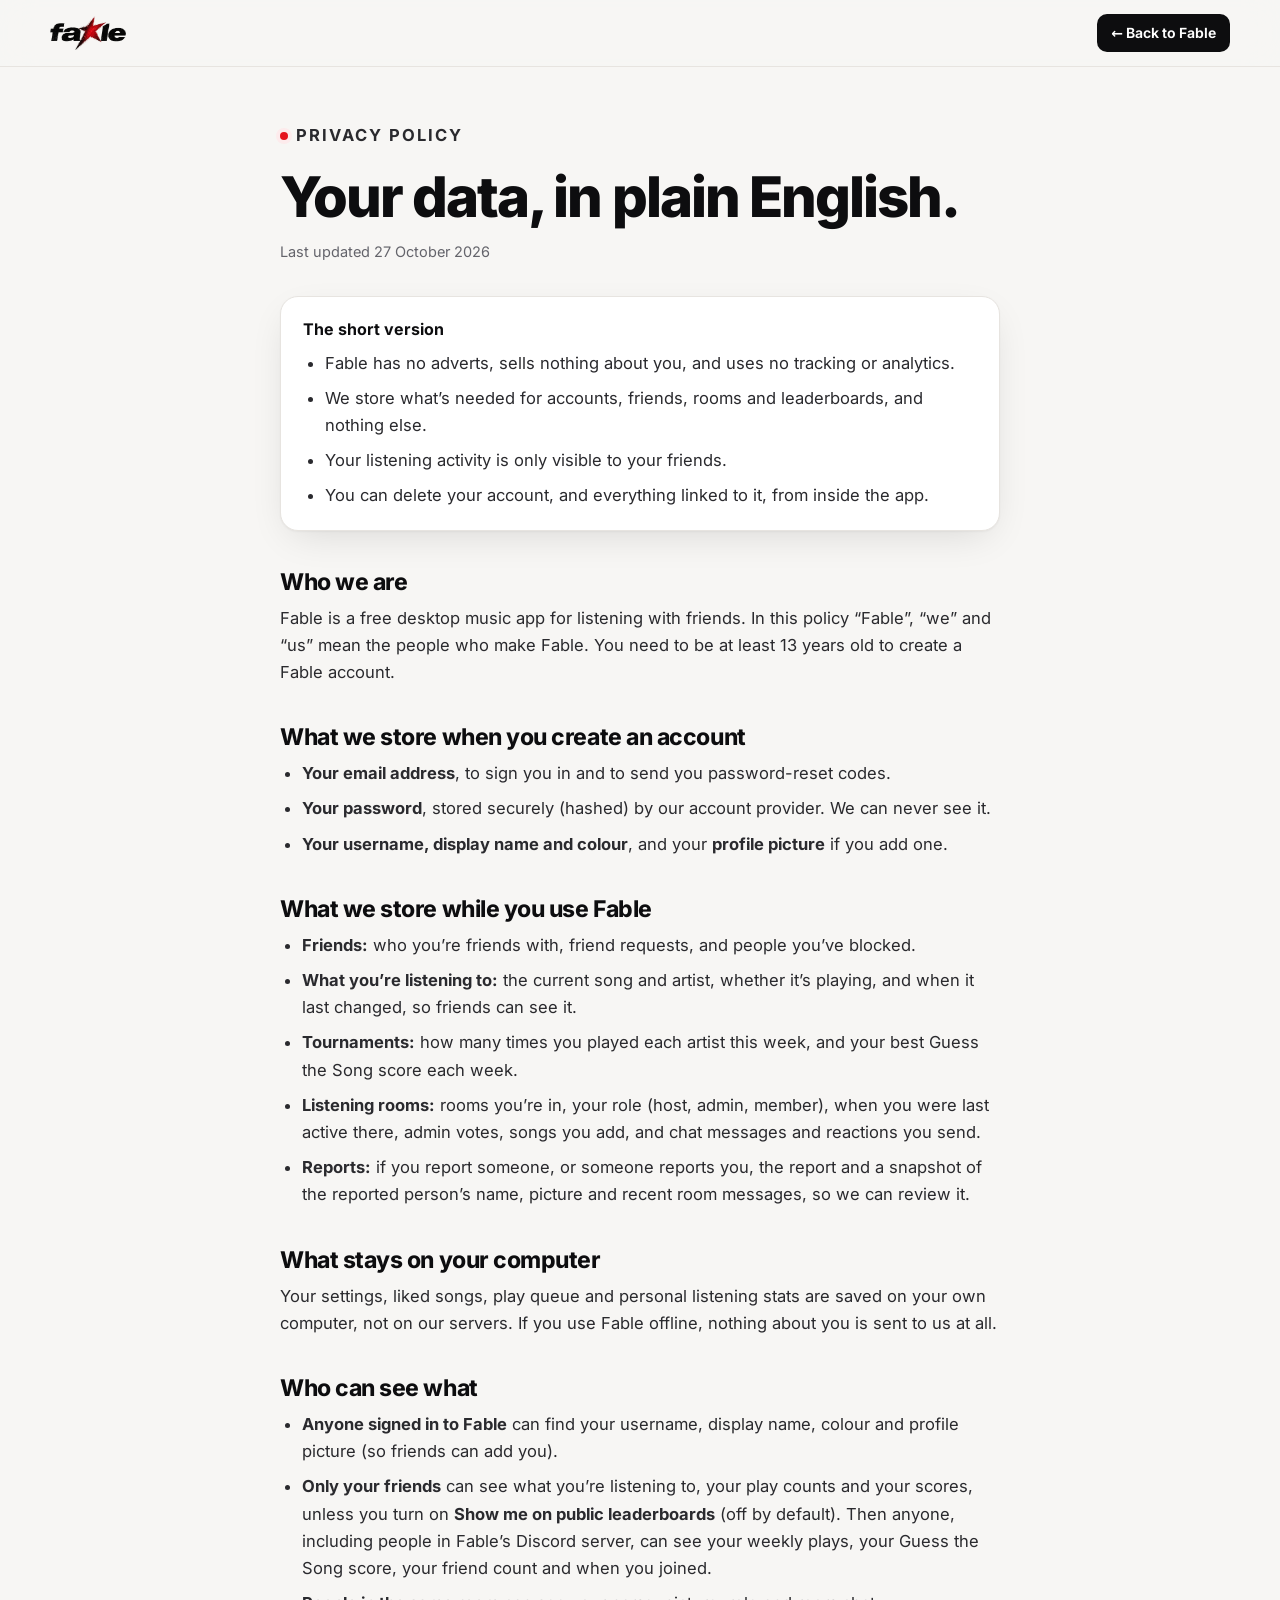
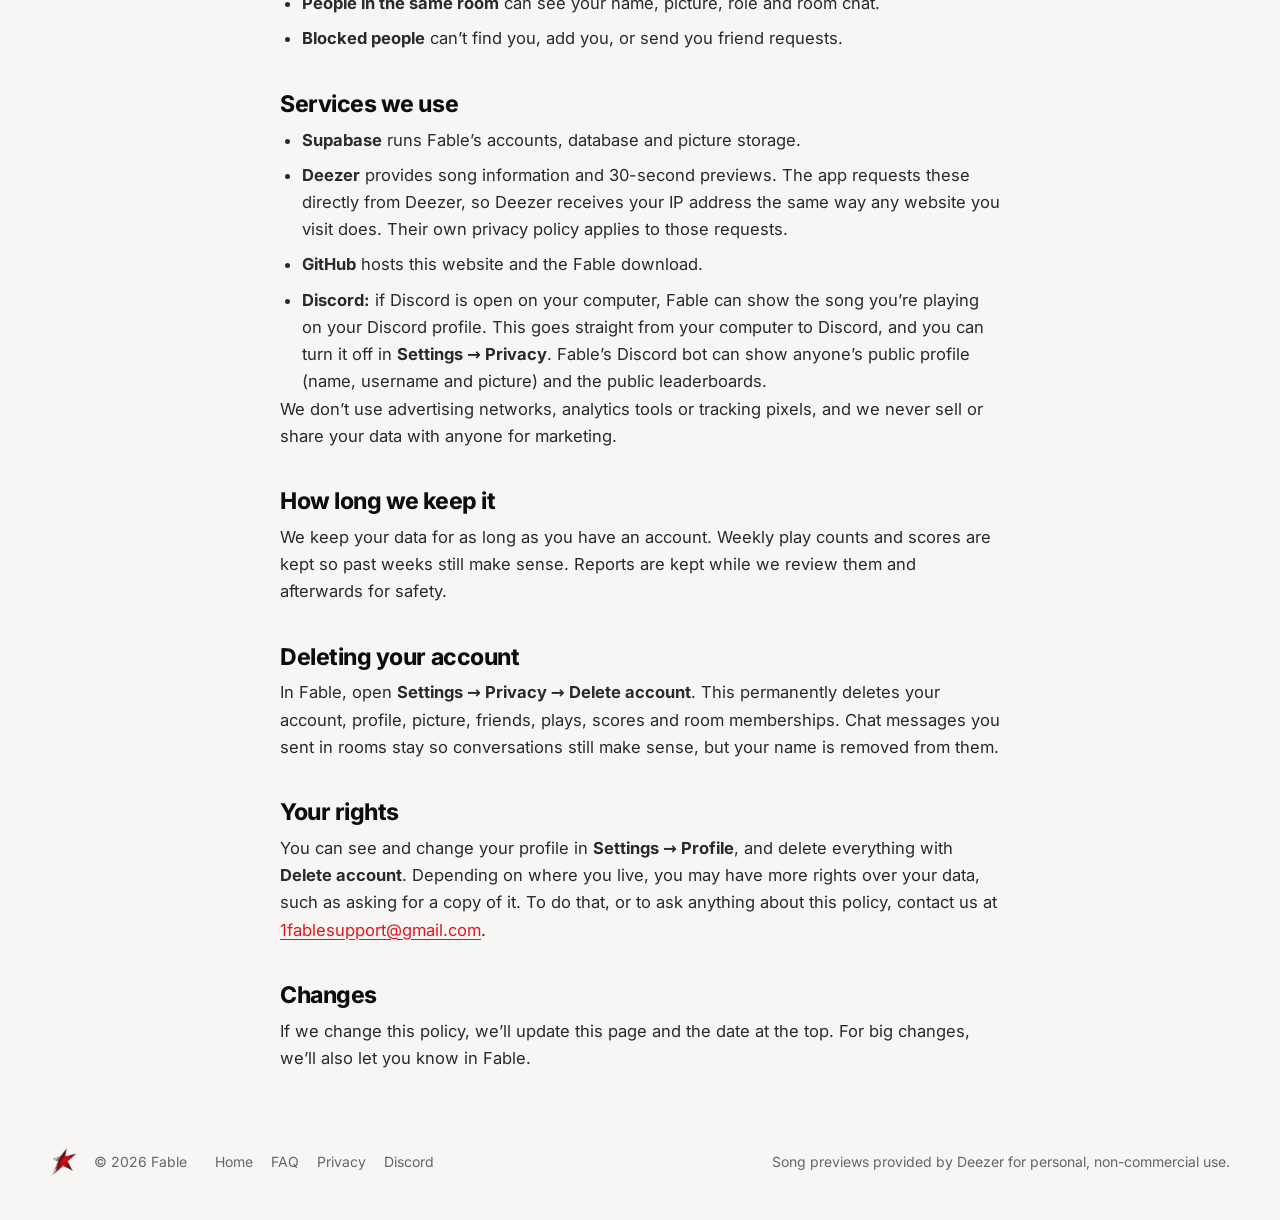
==== commit 2f53be1f: "Release 0.7.0: Discord status, public leaderboards, Discord links - "Listening to …" on your Discord" ====
--- a/privacy.html
+++ b/privacy.html
@@ -92,6 +92,7 @@
         <a href="./">Home</a>
         <a href="./#faq">FAQ</a>
         <a href="privacy.html">Privacy</a>
+        <a href="https://discord.gg/WQUrTCGfDJ" target="_blank" rel="noopener">Discord</a>
       </nav>
       <span class="footer-note">Song previews provided by Deezer for personal, non-commercial use.</span>
     </div>
--- a/styles.css
+++ b/styles.css
@@ -239,6 +239,10 @@
 .cta h2 { font-size: clamp(36px, 6vw, 64px); font-weight: 820; margin-top: 30px; }
 .cta p:not(.fine) { color: rgba(255, 255, 255, .65); margin: 14px 0 32px; font-size: 18px; }
 
+.cta-discord { display: inline-flex; align-items: center; gap: 8px; margin-top: 22px; color: rgba(255, 255, 255, .75); font-weight: 600; font-size: 15px; }
+.cta-discord:hover { color: #fff; }
+.faq details p a { color: var(--red); text-decoration: underline; text-underline-offset: 3px; }
+
 /* ============ Footer ============ */
 
 .footer { padding: 36px 20px 44px; }
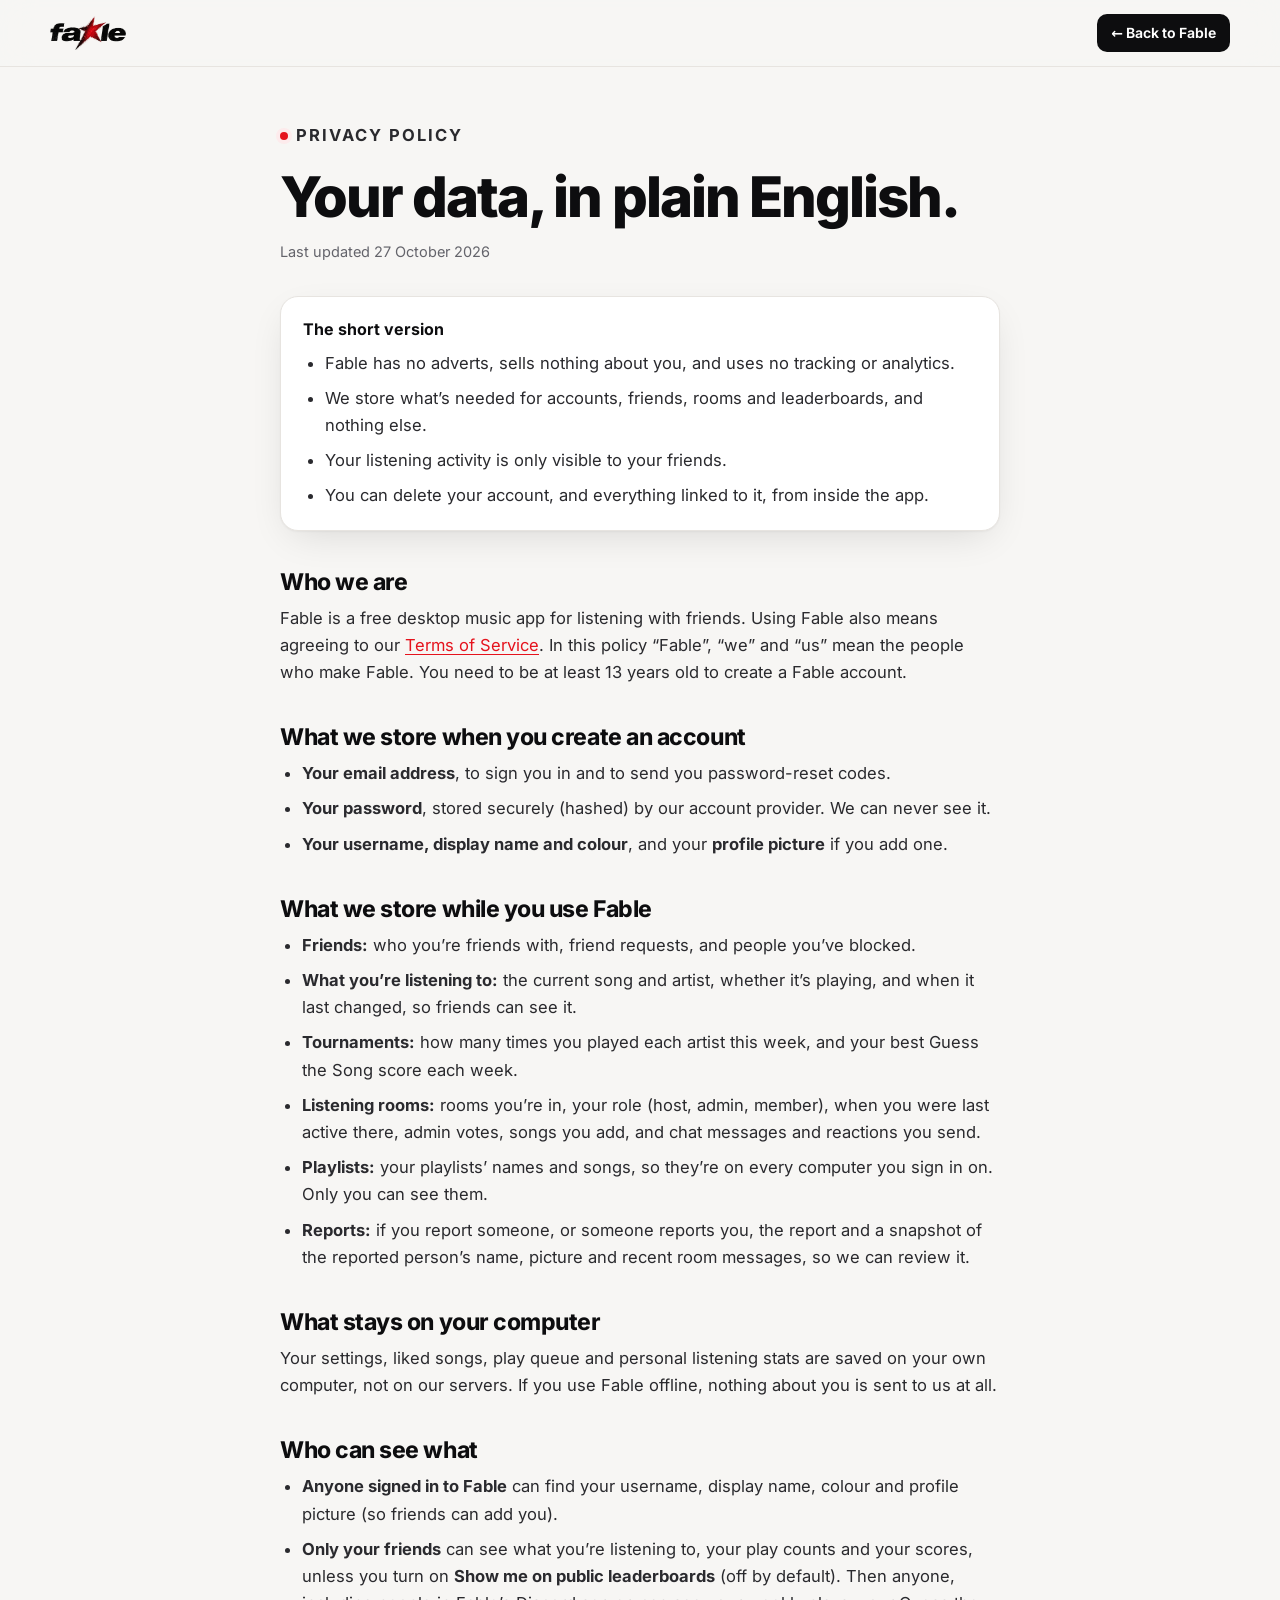
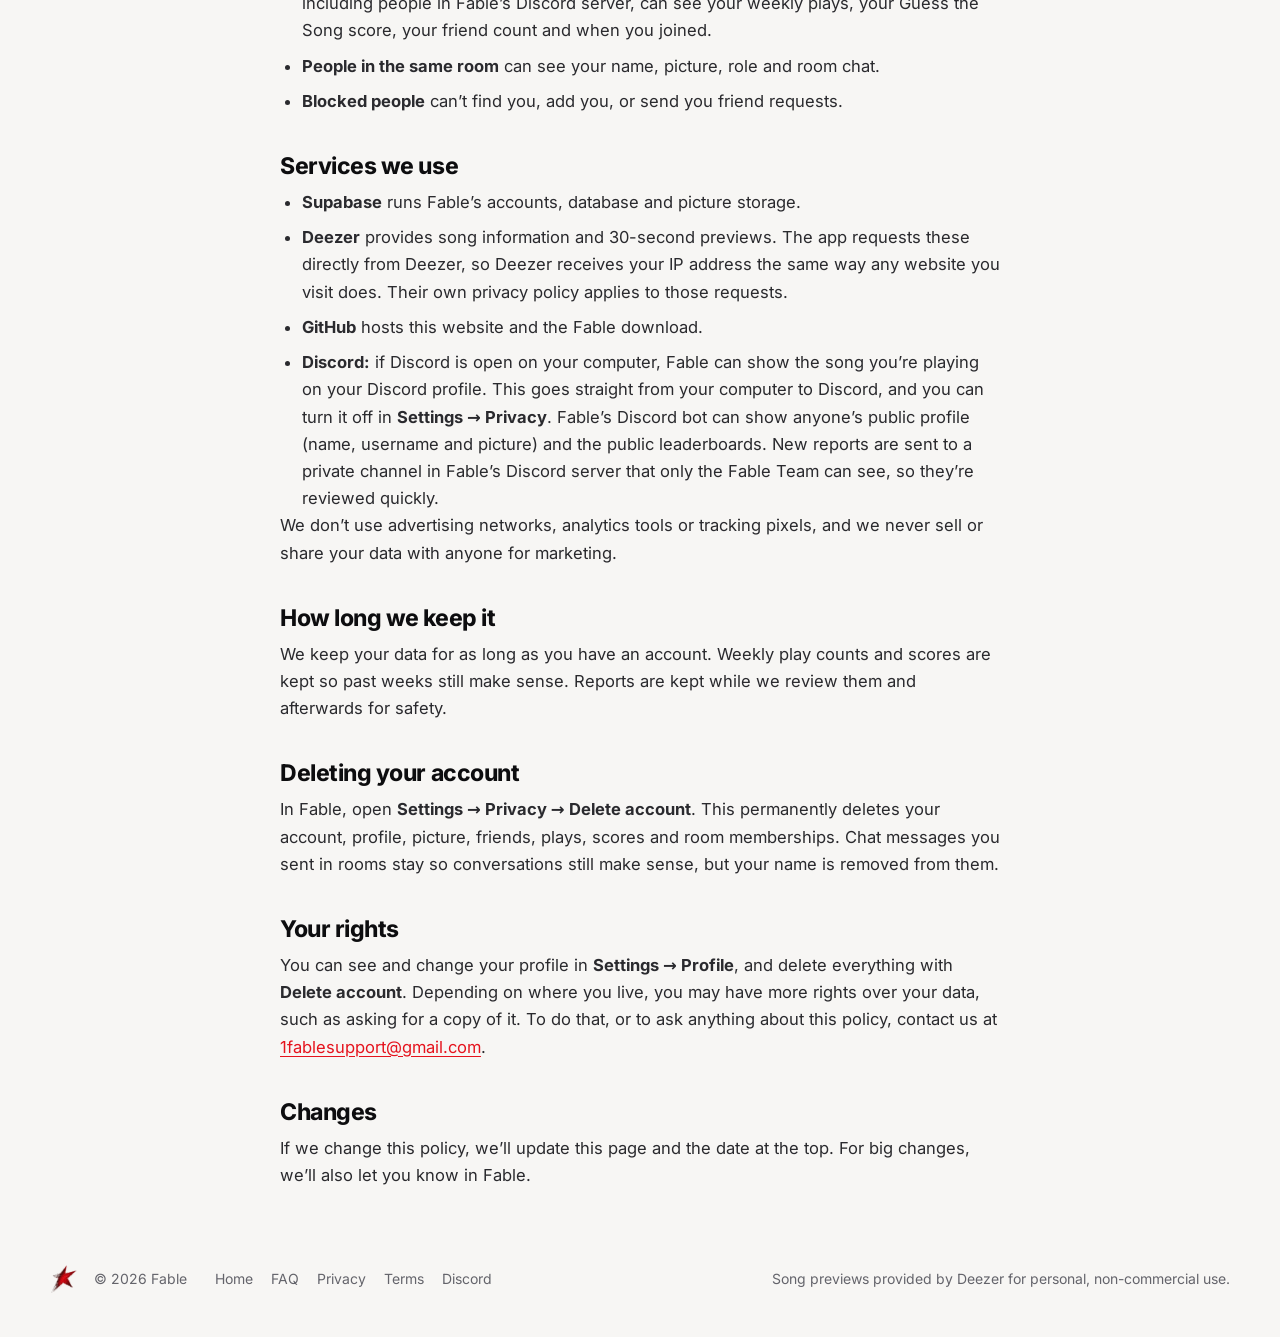
==== commit 43b30c1e: "Launch fixes: Terms of Service, Deezer credit links, report alerts in Discord - website/terms.html, " ====
--- a/privacy.html
+++ b/privacy.html
@@ -33,7 +33,7 @@
     </div>
 
     <h2>Who we are</h2>
-    <p>Fable is a free desktop music app for listening with friends. In this policy “Fable”, “we” and “us” mean the people who make Fable. You need to be at least 13 years old to create a Fable account.</p>
+    <p>Fable is a free desktop music app for listening with friends. Using Fable also means agreeing to our <a href="terms.html">Terms of Service</a>. In this policy “Fable”, “we” and “us” mean the people who make Fable. You need to be at least 13 years old to create a Fable account.</p>
 
     <h2>What we store when you create an account</h2>
     <ul>
@@ -48,6 +48,7 @@
       <li><b>What you’re listening to:</b> the current song and artist, whether it’s playing, and when it last changed, so friends can see it.</li>
       <li><b>Tournaments:</b> how many times you played each artist this week, and your best Guess the Song score each week.</li>
       <li><b>Listening rooms:</b> rooms you’re in, your role (host, admin, member), when you were last active there, admin votes, songs you add, and chat messages and reactions you send.</li>
+      <li><b>Playlists:</b> your playlists’ names and songs, so they’re on every computer you sign in on. Only you can see them.</li>
       <li><b>Reports:</b> if you report someone, or someone reports you, the report and a snapshot of the reported person’s name, picture and recent room messages, so we can review it.</li>
     </ul>
 
@@ -67,7 +68,7 @@
       <li><b>Supabase</b> runs Fable’s accounts, database and picture storage.</li>
       <li><b>Deezer</b> provides song information and 30-second previews. The app requests these directly from Deezer, so Deezer receives your IP address the same way any website you visit does. Their own privacy policy applies to those requests.</li>
       <li><b>GitHub</b> hosts this website and the Fable download.</li>
-      <li><b>Discord:</b> if Discord is open on your computer, Fable can show the song you’re playing on your Discord profile. This goes straight from your computer to Discord, and you can turn it off in <b>Settings → Privacy</b>. Fable’s Discord bot can show anyone’s public profile (name, username and picture) and the public leaderboards.</li>
+      <li><b>Discord:</b> if Discord is open on your computer, Fable can show the song you’re playing on your Discord profile. This goes straight from your computer to Discord, and you can turn it off in <b>Settings → Privacy</b>. Fable’s Discord bot can show anyone’s public profile (name, username and picture) and the public leaderboards. New reports are sent to a private channel in Fable’s Discord server that only the Fable Team can see, so they’re reviewed quickly.</li>
     </ul>
     <p>We don’t use advertising networks, analytics tools or tracking pixels, and we never sell or share your data with anyone for marketing.</p>
 
@@ -92,9 +93,10 @@
         <a href="./">Home</a>
         <a href="./#faq">FAQ</a>
         <a href="privacy.html">Privacy</a>
+        <a href="terms.html">Terms</a>
         <a href="https://discord.gg/WQUrTCGfDJ" target="_blank" rel="noopener">Discord</a>
       </nav>
-      <span class="footer-note">Song previews provided by Deezer for personal, non-commercial use.</span>
+      <span class="footer-note">Song previews provided by <a href="https://www.deezer.com" target="_blank" rel="noopener">Deezer</a> for personal, non-commercial use.</span>
     </div>
   </footer>
 </body>
